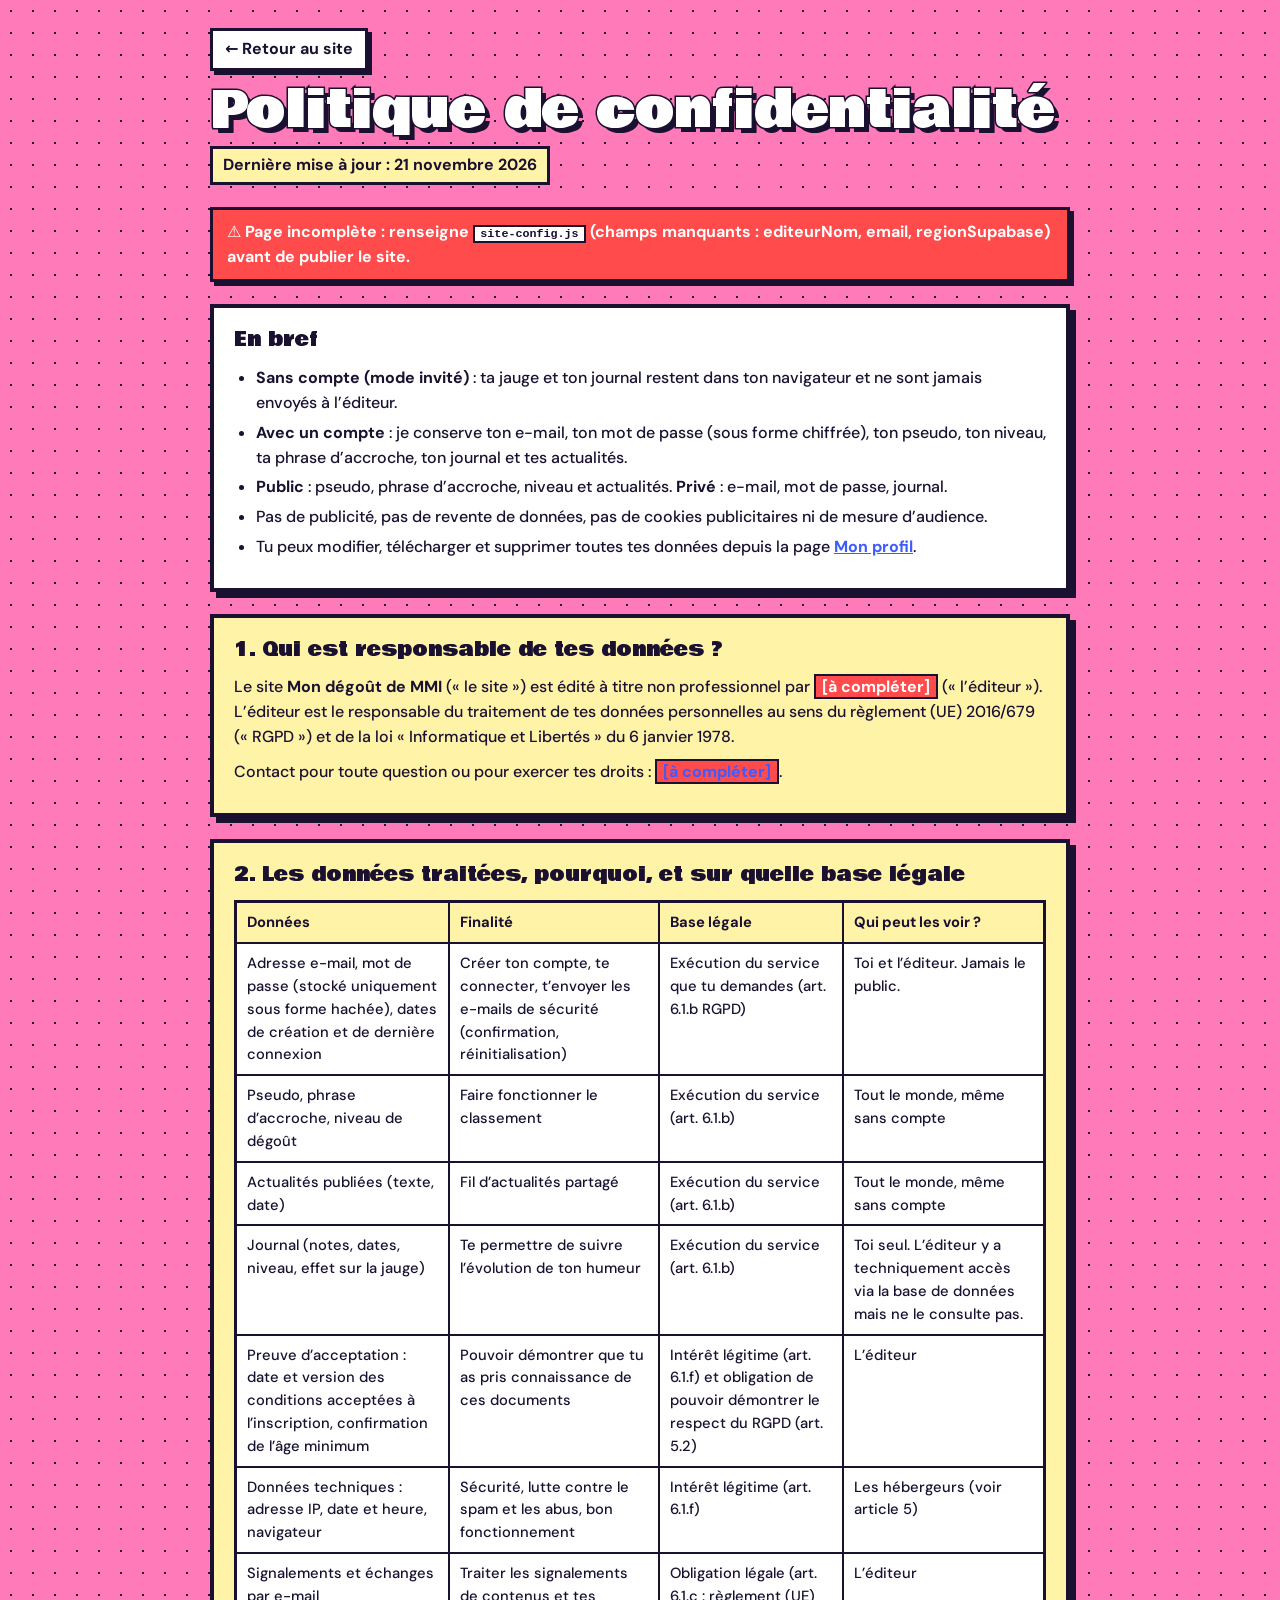
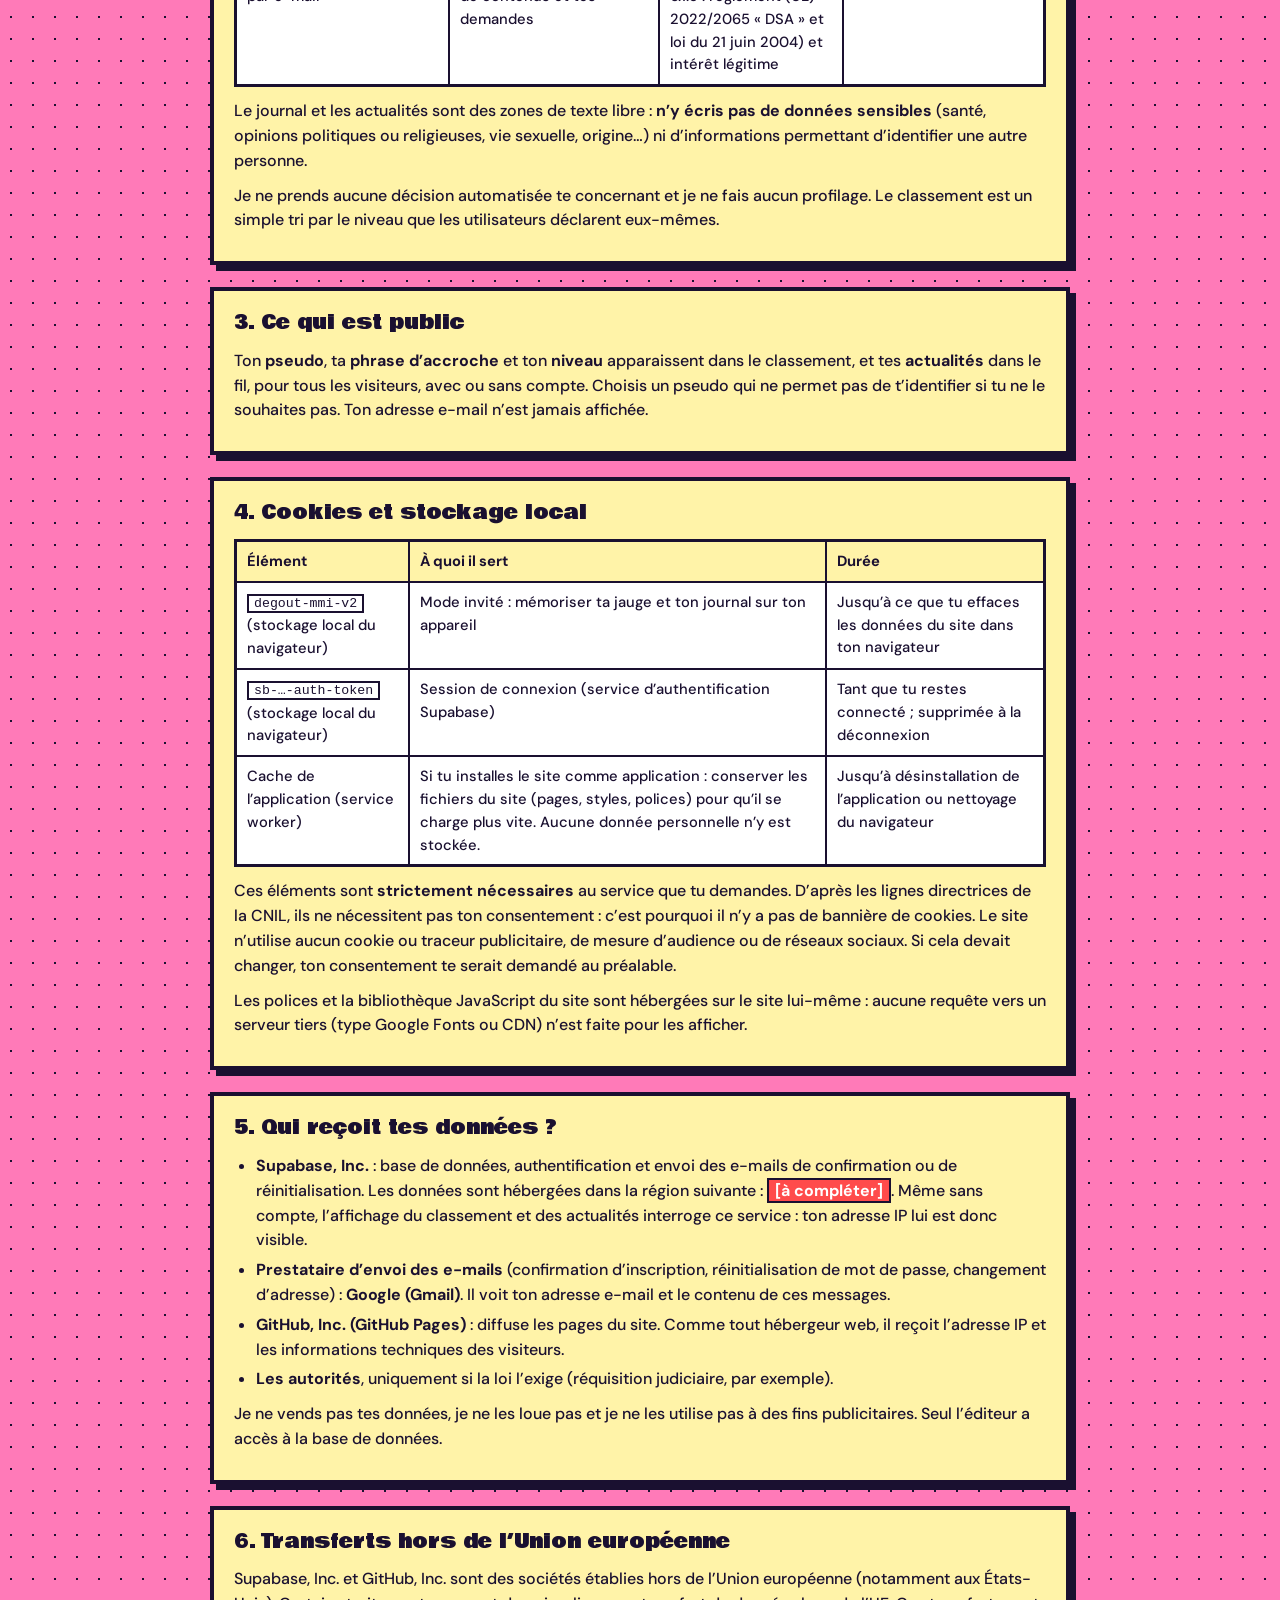
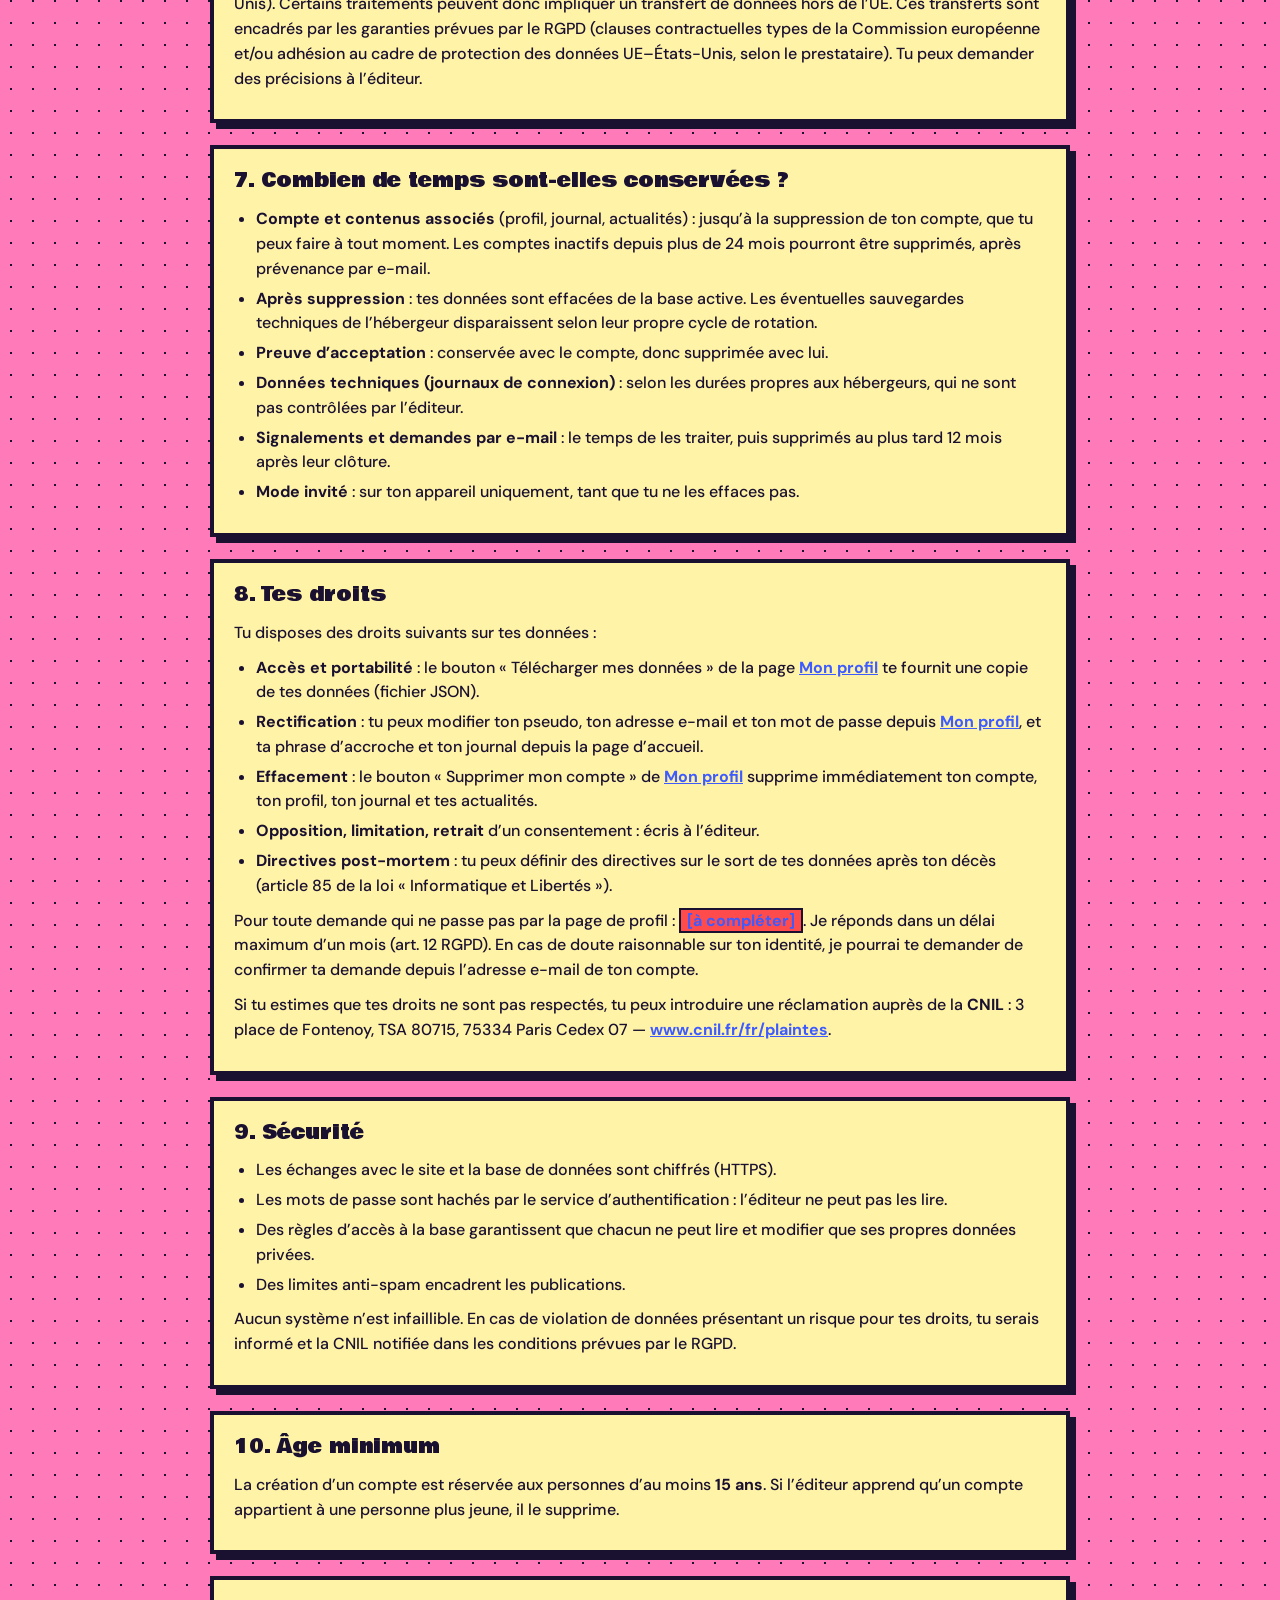
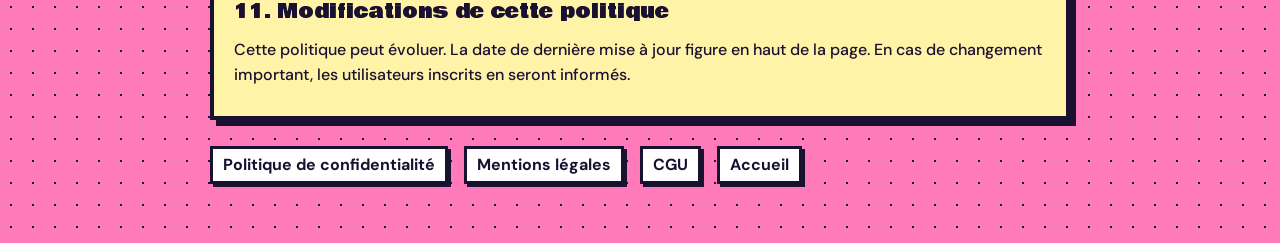
==== confidentialite.html @ dcc36a1b "Add files via upload" ====
<!DOCTYPE html>
<html lang="fr">
<head>
<meta charset="utf-8">
<meta name="viewport" content="width=device-width, initial-scale=1">
<title>Politique de confidentialité — Mon dégoût de MMI</title>
<link rel="stylesheet" href="legal.css">
<script src="site-config.js"></script>
</head>
<body>
<main class="page">
  <a class="back" href="index.html">← Retour au site</a>
  <h1>Politique de confidentialité</h1>
  <p class="meta">Dernière mise à jour : <span data-site="dateMaj"></span></p>
  <div class="todo" data-todo hidden>⚠ Page incomplète : renseigne <code>site-config.js</code> (champs manquants : <span data-missing></span>) avant de publier le site.</div>

  <section class="card summary">
    <h2>En bref</h2>
    <ul>
      <li><strong>Sans compte (mode invité)</strong> : ta jauge et ton journal restent dans ton navigateur et ne sont jamais envoyés à l’éditeur.</li>
      <li><strong>Avec un compte</strong> : je conserve ton e-mail, ton mot de passe (sous forme chiffrée), ton pseudo, ton niveau, ta phrase d’accroche, ton journal et tes actualités.</li>
      <li><strong>Public</strong> : pseudo, phrase d’accroche, niveau et actualités. <strong>Privé</strong> : e-mail, mot de passe, journal.</li>
      <li>Pas de publicité, pas de revente de données, pas de cookies publicitaires ni de mesure d’audience.</li>
      <li>Tu peux modifier, télécharger et supprimer toutes tes données depuis la page <a href="profil.html">Mon profil</a>.</li>
    </ul>
  </section>

  <section class="card">
    <h2>1. Qui est responsable de tes données ?</h2>
    <p>Le site <strong data-site="nomSite"></strong> (« le site ») est édité à titre non professionnel par <strong data-site="editeurNom"></strong> (« l’éditeur »). L’éditeur est le responsable du traitement de tes données personnelles au sens du règlement (UE) 2016/679 (« RGPD ») et de la loi « Informatique et Libertés » du 6 janvier 1978.</p>
    <p>Contact pour toute question ou pour exercer tes droits : <a data-mail data-site="email"></a>.</p>
  </section>

  <section class="card">
    <h2>2. Les données traitées, pourquoi, et sur quelle base légale</h2>
    <div class="tablewrap"><table>
      <thead><tr><th>Données</th><th>Finalité</th><th>Base légale</th><th>Qui peut les voir ?</th></tr></thead>
      <tbody>
        <tr><td>Adresse e-mail, mot de passe (stocké uniquement sous forme hachée), dates de création et de dernière connexion</td><td>Créer ton compte, te connecter, t’envoyer les e-mails de sécurité (confirmation, réinitialisation)</td><td>Exécution du service que tu demandes (art. 6.1.b RGPD)</td><td>Toi et l’éditeur. Jamais le public.</td></tr>
        <tr><td>Pseudo, phrase d’accroche, niveau de dégoût</td><td>Faire fonctionner le classement</td><td>Exécution du service (art. 6.1.b)</td><td>Tout le monde, même sans compte</td></tr>
        <tr><td>Actualités publiées (texte, date)</td><td>Fil d’actualités partagé</td><td>Exécution du service (art. 6.1.b)</td><td>Tout le monde, même sans compte</td></tr>
        <tr><td>Journal (notes, dates, niveau, effet sur la jauge)</td><td>Te permettre de suivre l’évolution de ton humeur</td><td>Exécution du service (art. 6.1.b)</td><td>Toi seul. L’éditeur y a techniquement accès via la base de données mais ne le consulte pas.</td></tr>
        <tr><td>Preuve d’acceptation : date et version des conditions acceptées à l’inscription, confirmation de l’âge minimum</td><td>Pouvoir démontrer que tu as pris connaissance de ces documents</td><td>Intérêt légitime (art. 6.1.f) et obligation de pouvoir démontrer le respect du RGPD (art. 5.2)</td><td>L’éditeur</td></tr>
        <tr><td>Données techniques : adresse IP, date et heure, navigateur</td><td>Sécurité, lutte contre le spam et les abus, bon fonctionnement</td><td>Intérêt légitime (art. 6.1.f)</td><td>Les hébergeurs (voir article 5)</td></tr>
        <tr><td>Signalements et échanges par e-mail</td><td>Traiter les signalements de contenus et tes demandes</td><td>Obligation légale (art. 6.1.c : règlement (UE) 2022/2065 « DSA » et loi du 21 juin 2004) et intérêt légitime</td><td>L’éditeur</td></tr>
      </tbody>
    </table></div>
    <p>Le journal et les actualités sont des zones de texte libre : <strong>n’y écris pas de données sensibles</strong> (santé, opinions politiques ou religieuses, vie sexuelle, origine…) ni d’informations permettant d’identifier une autre personne.</p>
    <p>Je ne prends aucune décision automatisée te concernant et je ne fais aucun profilage. Le classement est un simple tri par le niveau que les utilisateurs déclarent eux-mêmes.</p>
  </section>

  <section class="card">
    <h2>3. Ce qui est public</h2>
    <p>Ton <strong>pseudo</strong>, ta <strong>phrase d’accroche</strong> et ton <strong>niveau</strong> apparaissent dans le classement, et tes <strong>actualités</strong> dans le fil, pour tous les visiteurs, avec ou sans compte. Choisis un pseudo qui ne permet pas de t’identifier si tu ne le souhaites pas. Ton adresse e-mail n’est jamais affichée.</p>
  </section>

  <section class="card">
    <h2>4. Cookies et stockage local</h2>
    <div class="tablewrap"><table>
      <thead><tr><th>Élément</th><th>À quoi il sert</th><th>Durée</th></tr></thead>
      <tbody>
        <tr><td><code>degout-mmi-v2</code> (stockage local du navigateur)</td><td>Mode invité : mémoriser ta jauge et ton journal sur ton appareil</td><td>Jusqu’à ce que tu effaces les données du site dans ton navigateur</td></tr>
        <tr><td><code>sb-…-auth-token</code> (stockage local du navigateur)</td><td>Session de connexion (service d’authentification Supabase)</td><td>Tant que tu restes connecté ; supprimée à la déconnexion</td></tr>
        <tr><td>Cache de l’application (service worker)</td><td>Si tu installes le site comme application : conserver les fichiers du site (pages, styles, polices) pour qu’il se charge plus vite. Aucune donnée personnelle n’y est stockée.</td><td>Jusqu’à désinstallation de l’application ou nettoyage du navigateur</td></tr>
      </tbody>
    </table></div>
    <p>Ces éléments sont <strong>strictement nécessaires</strong> au service que tu demandes. D’après les lignes directrices de la CNIL, ils ne nécessitent pas ton consentement : c’est pourquoi il n’y a pas de bannière de cookies. Le site n’utilise aucun cookie ou traceur publicitaire, de mesure d’audience ou de réseaux sociaux. Si cela devait changer, ton consentement te serait demandé au préalable.</p>
    <p>Les polices et la bibliothèque JavaScript du site sont hébergées sur le site lui-même : aucune requête vers un serveur tiers (type Google Fonts ou CDN) n’est faite pour les afficher.</p>
  </section>

  <section class="card">
    <h2>5. Qui reçoit tes données ?</h2>
    <ul>
      <li><strong>Supabase, Inc.</strong> : base de données, authentification et envoi des e-mails de confirmation ou de réinitialisation. Les données sont hébergées dans la région suivante : <strong data-site="regionSupabase"></strong>. Même sans compte, l’affichage du classement et des actualités interroge ce service : ton adresse IP lui est donc visible.</li>
      <li><strong>Prestataire d’envoi des e-mails</strong> (confirmation d’inscription, réinitialisation de mot de passe, changement d’adresse) : <strong data-site="emailPrestataire"></strong>. Il voit ton adresse e-mail et le contenu de ces messages.</li>
      <li><strong>GitHub, Inc. (GitHub Pages)</strong> : diffuse les pages du site. Comme tout hébergeur web, il reçoit l’adresse IP et les informations techniques des visiteurs.</li>
      <li><strong>Les autorités</strong>, uniquement si la loi l’exige (réquisition judiciaire, par exemple).</li>
    </ul>
    <p>Je ne vends pas tes données, je ne les loue pas et je ne les utilise pas à des fins publicitaires. Seul l’éditeur a accès à la base de données.</p>
  </section>

  <section class="card">
    <h2>6. Transferts hors de l’Union européenne</h2>
    <p>Supabase, Inc. et GitHub, Inc. sont des sociétés établies hors de l’Union européenne (notamment aux États-Unis). Certains traitements peuvent donc impliquer un transfert de données hors de l’UE. Ces transferts sont encadrés par les garanties prévues par le RGPD (clauses contractuelles types de la Commission européenne et/ou adhésion au cadre de protection des données UE–États-Unis, selon le prestataire). Tu peux demander des précisions à l’éditeur.</p>
  </section>

  <section class="card">
    <h2>7. Combien de temps sont-elles conservées ?</h2>
    <ul>
      <li><strong>Compte et contenus associés</strong> (profil, journal, actualités) : jusqu’à la suppression de ton compte, que tu peux faire à tout moment. Les comptes inactifs depuis plus de 24 mois pourront être supprimés, après prévenance par e-mail.</li>
      <li><strong>Après suppression</strong> : tes données sont effacées de la base active. Les éventuelles sauvegardes techniques de l’hébergeur disparaissent selon leur propre cycle de rotation.</li>
      <li><strong>Preuve d’acceptation</strong> : conservée avec le compte, donc supprimée avec lui.</li>
      <li><strong>Données techniques (journaux de connexion)</strong> : selon les durées propres aux hébergeurs, qui ne sont pas contrôlées par l’éditeur.</li>
      <li><strong>Signalements et demandes par e-mail</strong> : le temps de les traiter, puis supprimés au plus tard 12 mois après leur clôture.</li>
      <li><strong>Mode invité</strong> : sur ton appareil uniquement, tant que tu ne les effaces pas.</li>
    </ul>
  </section>

  <section class="card">
    <h2>8. Tes droits</h2>
    <p>Tu disposes des droits suivants sur tes données :</p>
    <ul>
      <li><strong>Accès et portabilité</strong> : le bouton « Télécharger mes données » de la page <a href="profil.html">Mon profil</a> te fournit une copie de tes données (fichier JSON).</li>
      <li><strong>Rectification</strong> : tu peux modifier ton pseudo, ton adresse e-mail et ton mot de passe depuis <a href="profil.html">Mon profil</a>, et ta phrase d’accroche et ton journal depuis la page d’accueil.</li>
      <li><strong>Effacement</strong> : le bouton « Supprimer mon compte » de <a href="profil.html">Mon profil</a> supprime immédiatement ton compte, ton profil, ton journal et tes actualités.</li>
      <li><strong>Opposition, limitation, retrait</strong> d’un consentement : écris à l’éditeur.</li>
      <li><strong>Directives post-mortem</strong> : tu peux définir des directives sur le sort de tes données après ton décès (article 85 de la loi « Informatique et Libertés »).</li>
    </ul>
    <p>Pour toute demande qui ne passe pas par la page de profil : <a data-mail data-site="email"></a>. Je réponds dans un délai maximum d’un mois (art. 12 RGPD). En cas de doute raisonnable sur ton identité, je pourrai te demander de confirmer ta demande depuis l’adresse e-mail de ton compte.</p>
    <p>Si tu estimes que tes droits ne sont pas respectés, tu peux introduire une réclamation auprès de la <strong>CNIL</strong> : 3 place de Fontenoy, TSA 80715, 75334 Paris Cedex 07 — <a href="https://www.cnil.fr/fr/plaintes" rel="noopener noreferrer" target="_blank">www.cnil.fr/fr/plaintes</a>.</p>
  </section>

  <section class="card">
    <h2>9. Sécurité</h2>
    <ul>
      <li>Les échanges avec le site et la base de données sont chiffrés (HTTPS).</li>
      <li>Les mots de passe sont hachés par le service d’authentification : l’éditeur ne peut pas les lire.</li>
      <li>Des règles d’accès à la base garantissent que chacun ne peut lire et modifier que ses propres données privées.</li>
      <li>Des limites anti-spam encadrent les publications.</li>
    </ul>
    <p>Aucun système n’est infaillible. En cas de violation de données présentant un risque pour tes droits, tu serais informé et la CNIL notifiée dans les conditions prévues par le RGPD.</p>
  </section>

  <section class="card">
    <h2>10. Âge minimum</h2>
    <p>La création d’un compte est réservée aux personnes d’au moins <strong>15 ans</strong>. Si l’éditeur apprend qu’un compte appartient à une personne plus jeune, il le supprime.</p>
  </section>

  <section class="card">
    <h2>11. Modifications de cette politique</h2>
    <p>Cette politique peut évoluer. La date de dernière mise à jour figure en haut de la page. En cas de changement important, les utilisateurs inscrits en seront informés.</p>
  </section>

  <nav class="legal-nav" aria-label="Documents légaux">
    <a href="confidentialite.html">Politique de confidentialité</a>
    <a href="mentions-legales.html">Mentions légales</a>
    <a href="cgu.html">CGU</a>
    <a href="index.html">Accueil</a>
  </nav>
</main>
</body>
</html>
---- legal.css ----
/* Polices hébergées sur le site (aucune requête vers un serveur tiers) */
@font-face{font-family:"Bowlby One";font-style:normal;font-weight:400;font-display:swap;src:url(fonts/bowlby-one-latin-400-normal.woff2) format("woff2")}
@font-face{font-family:"DM Sans";font-style:normal;font-weight:500;font-display:swap;src:url(fonts/dm-sans-latin-500-normal.woff2) format("woff2")}
@font-face{font-family:"DM Sans";font-style:normal;font-weight:700;font-display:swap;src:url(fonts/dm-sans-latin-700-normal.woff2) format("woff2")}

:root{
  --bg:#ff7ab8; --paper:#fff3a8; --ink:#1a1030; --slime:#8dff2e; --slime-dark:#4fc400;
  --blue:#3d5bff; --white:#fff; --red:#ff4b4b; --shadow:6px 6px 0 var(--ink);
}
*{box-sizing:border-box}
html,body{margin:0}
body{
  background:var(--bg);
  background-image:radial-gradient(var(--ink) 1.2px, transparent 1.4px);
  background-size:22px 22px;
  color:var(--ink);
  font-family:"DM Sans",system-ui,sans-serif;
  font-weight:500;line-height:1.55;min-height:100vh;padding:28px 16px 60px;
}
[hidden]{display:none!important}
.page{max-width:860px;margin:0 auto}
h1{
  font-family:"Bowlby One",Impact,sans-serif;font-weight:400;
  font-size:clamp(1.9rem,6vw,3.2rem);line-height:1;margin:14px 0 10px;
  color:var(--white);-webkit-text-stroke:3px var(--ink);paint-order:stroke fill;
  text-shadow:5px 5px 0 var(--ink);
}
.back{
  display:inline-block;background:var(--white);border:3px solid var(--ink);box-shadow:4px 4px 0 var(--ink);
  padding:6px 12px;font-weight:700;color:var(--ink);text-decoration:none;
}
.back:hover{transform:translate(-1px,-1px);box-shadow:5px 5px 0 var(--ink)}
.meta{display:inline-block;background:var(--paper);border:3px solid var(--ink);padding:4px 10px;margin:0 0 22px;font-weight:700}

.card{background:var(--paper);border:4px solid var(--ink);box-shadow:var(--shadow);padding:18px 20px;margin:0 0 22px}
.card h2{font-family:"Bowlby One",Impact,sans-serif;font-weight:400;font-size:1.2rem;margin:0 0 10px}
.card h3{font-size:1.02rem;margin:16px 0 6px}
.card p{margin:0 0 10px}
.card ul,.card ol{margin:0 0 10px;padding-left:22px}
.card li{margin:0 0 5px}
.card a{color:var(--blue);font-weight:700}
.card.summary{background:var(--white)}
code{background:var(--white);border:2px solid var(--ink);padding:0 5px;font-size:.9em}

.todo{background:var(--red);color:var(--white);border:3px solid var(--ink);box-shadow:4px 4px 0 var(--ink);padding:10px 14px;margin:0 0 22px;font-weight:700}
.todo code{color:var(--ink)}
.todo-inline{background:var(--red);color:var(--white);padding:0 6px;border:2px solid var(--ink)}
.notice{background:var(--white);border:3px solid var(--ink);box-shadow:4px 4px 0 var(--ink);padding:10px 14px;margin:0 0 22px;font-weight:700}
.notice.ok{background:var(--slime)}
.notice.err{background:var(--red);color:var(--white)}

.tablewrap{overflow-x:auto;margin:0 0 12px}
table{border-collapse:collapse;width:100%;background:var(--white);border:3px solid var(--ink)}
th,td{border:2px solid var(--ink);padding:8px 10px;text-align:left;vertical-align:top;font-size:.92rem}
th{background:var(--paper)}

button,.btn{
  font:inherit;font-weight:700;color:var(--ink);cursor:pointer;background:var(--white);
  border:3px solid var(--ink);padding:10px 14px;box-shadow:4px 4px 0 var(--ink);
  transition:transform .08s, box-shadow .08s;display:inline-block;text-decoration:none;
}
button:hover,.btn:hover{transform:translate(-1px,-1px);box-shadow:5px 5px 0 var(--ink)}
button:active,.btn:active{transform:translate(4px,4px);box-shadow:0 0 0 var(--ink)}
button:focus-visible,.btn:focus-visible,input:focus-visible,a:focus-visible{outline:4px solid var(--blue);outline-offset:3px}
button:disabled{opacity:.5;cursor:not-allowed}
.primary{background:var(--blue);color:var(--white)}
.up{background:var(--slime)}
.danger{background:var(--red);color:var(--white)}

input[type=text],input[type=email],input[type=password]{
  width:100%;font:inherit;font-weight:500;color:var(--ink);background:var(--white);
  border:3px solid var(--ink);padding:9px 10px;
}
label{display:block;font-weight:700;margin:0 0 6px}
.field{margin:0 0 14px}
.count{font-size:.85rem;text-align:right;margin-top:4px}
.msg{min-height:1.4em;font-weight:700;margin:10px 0 0}
.msg.ok{color:#14690f}
.msg.err{color:#b00020}
.hint{font-size:.88rem;opacity:.85}
.zone-danger{border:4px dashed var(--red);background:var(--white);padding:14px;margin-top:16px}
.row{display:flex;flex-wrap:wrap;gap:10px}

.legal-nav{display:flex;flex-wrap:wrap;gap:10px 16px;margin-top:26px;font-weight:700}
.legal-nav a{color:var(--ink);background:var(--white);border:3px solid var(--ink);padding:4px 10px;text-decoration:none;box-shadow:3px 3px 0 var(--ink)}

@media (prefers-reduced-motion:reduce){*,*::before,*::after{animation:none!important;transition:none!important}}
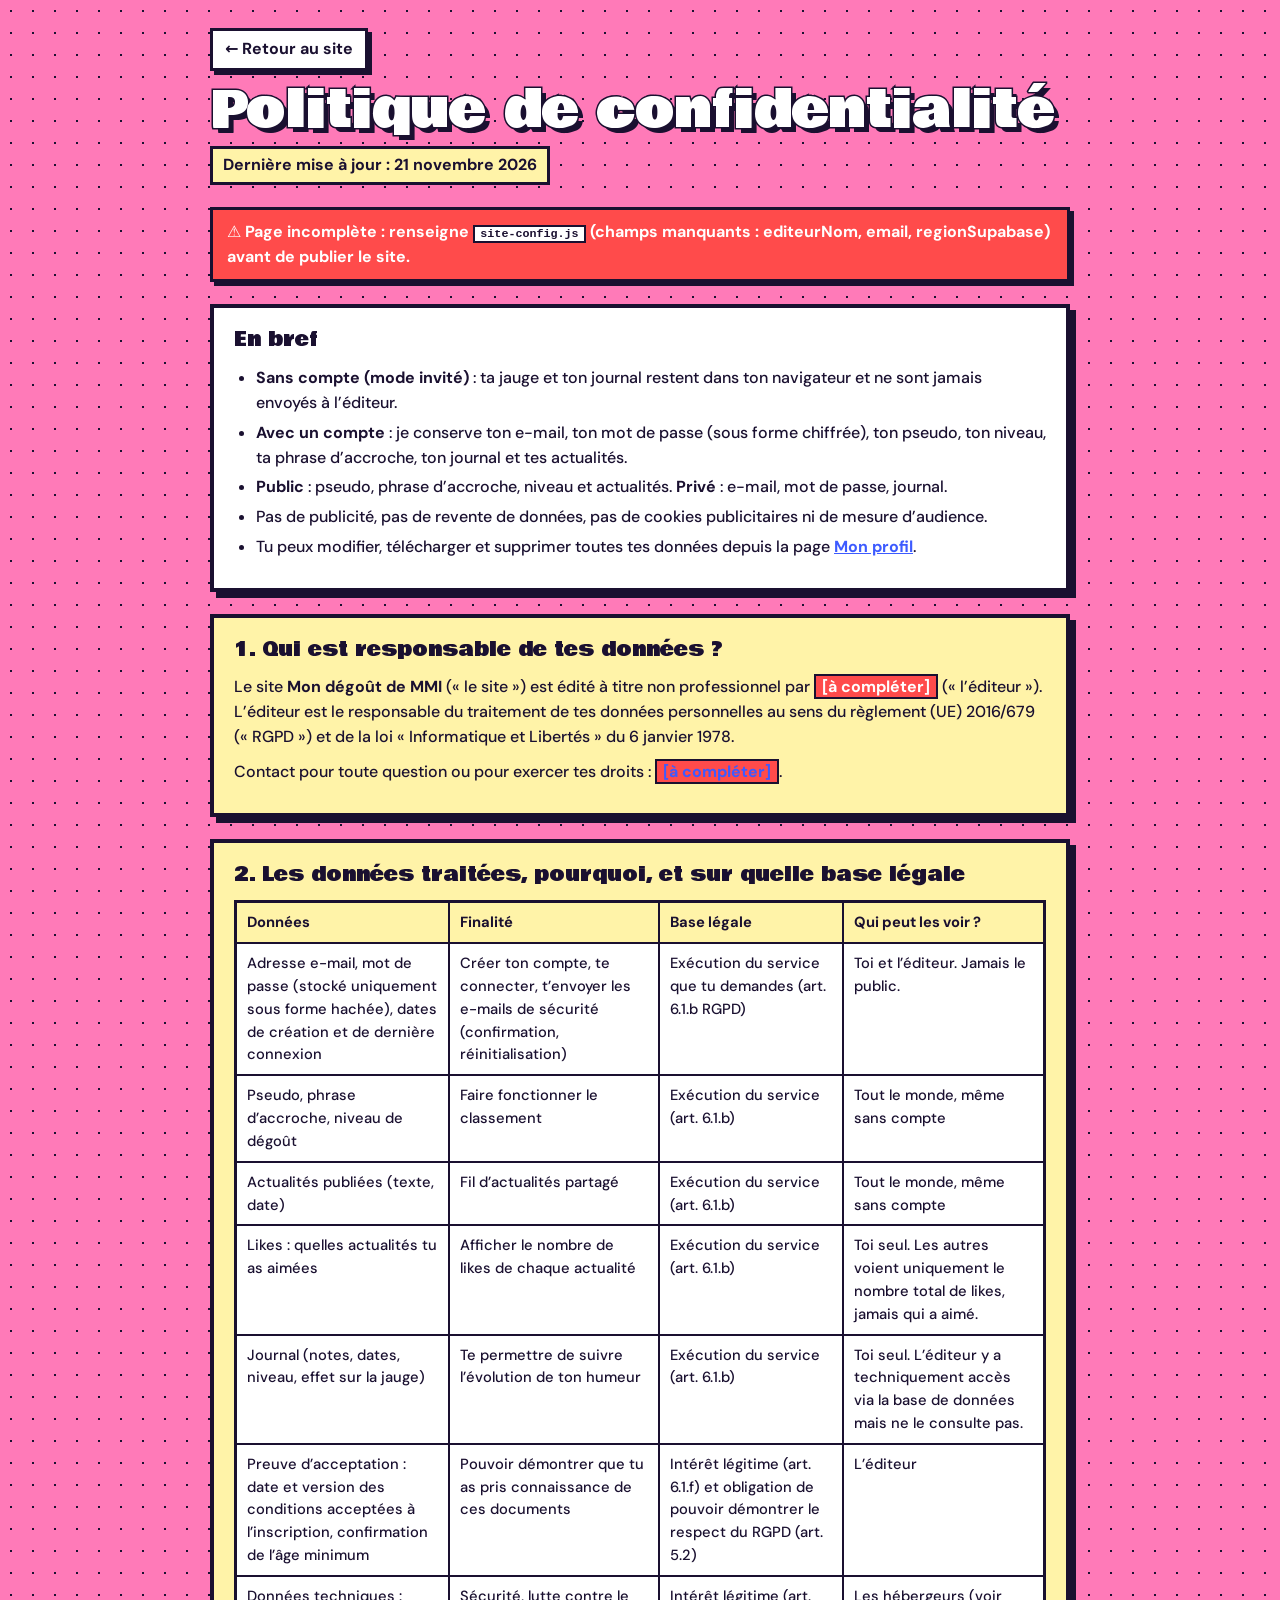
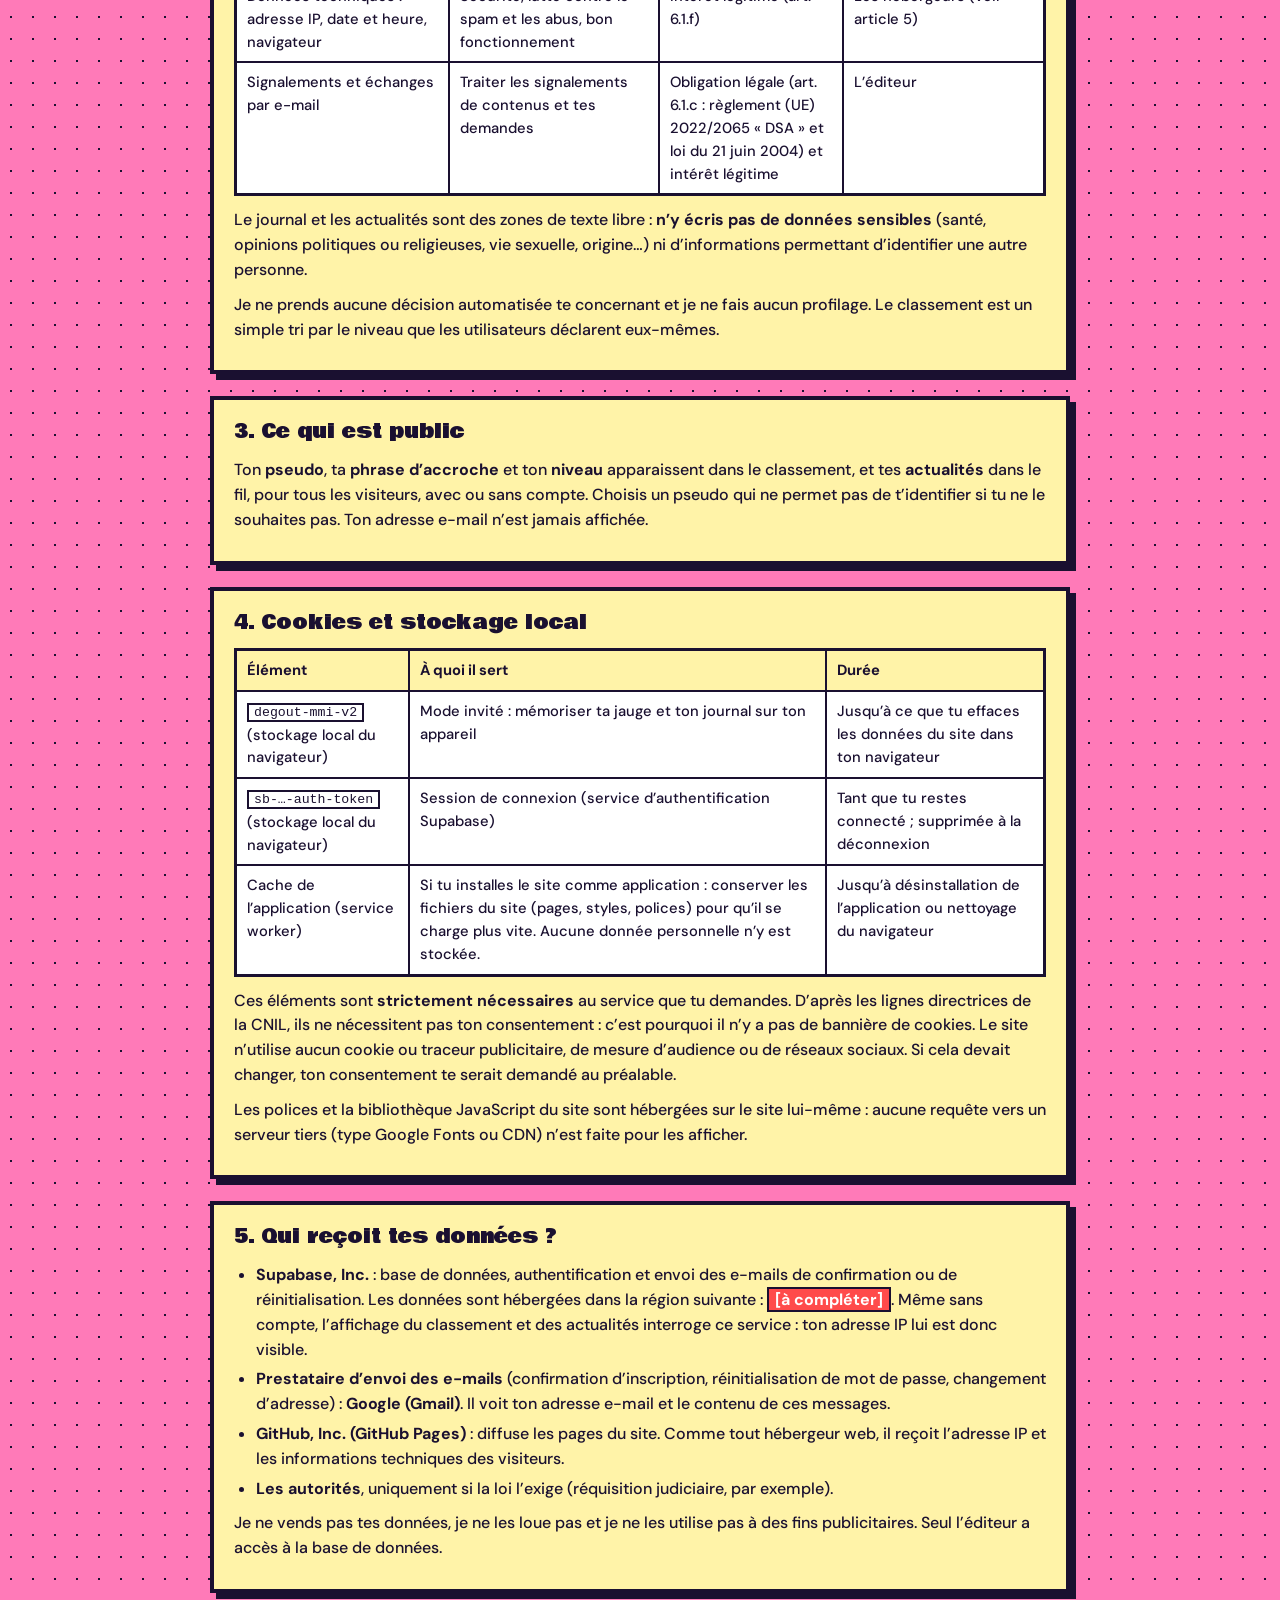
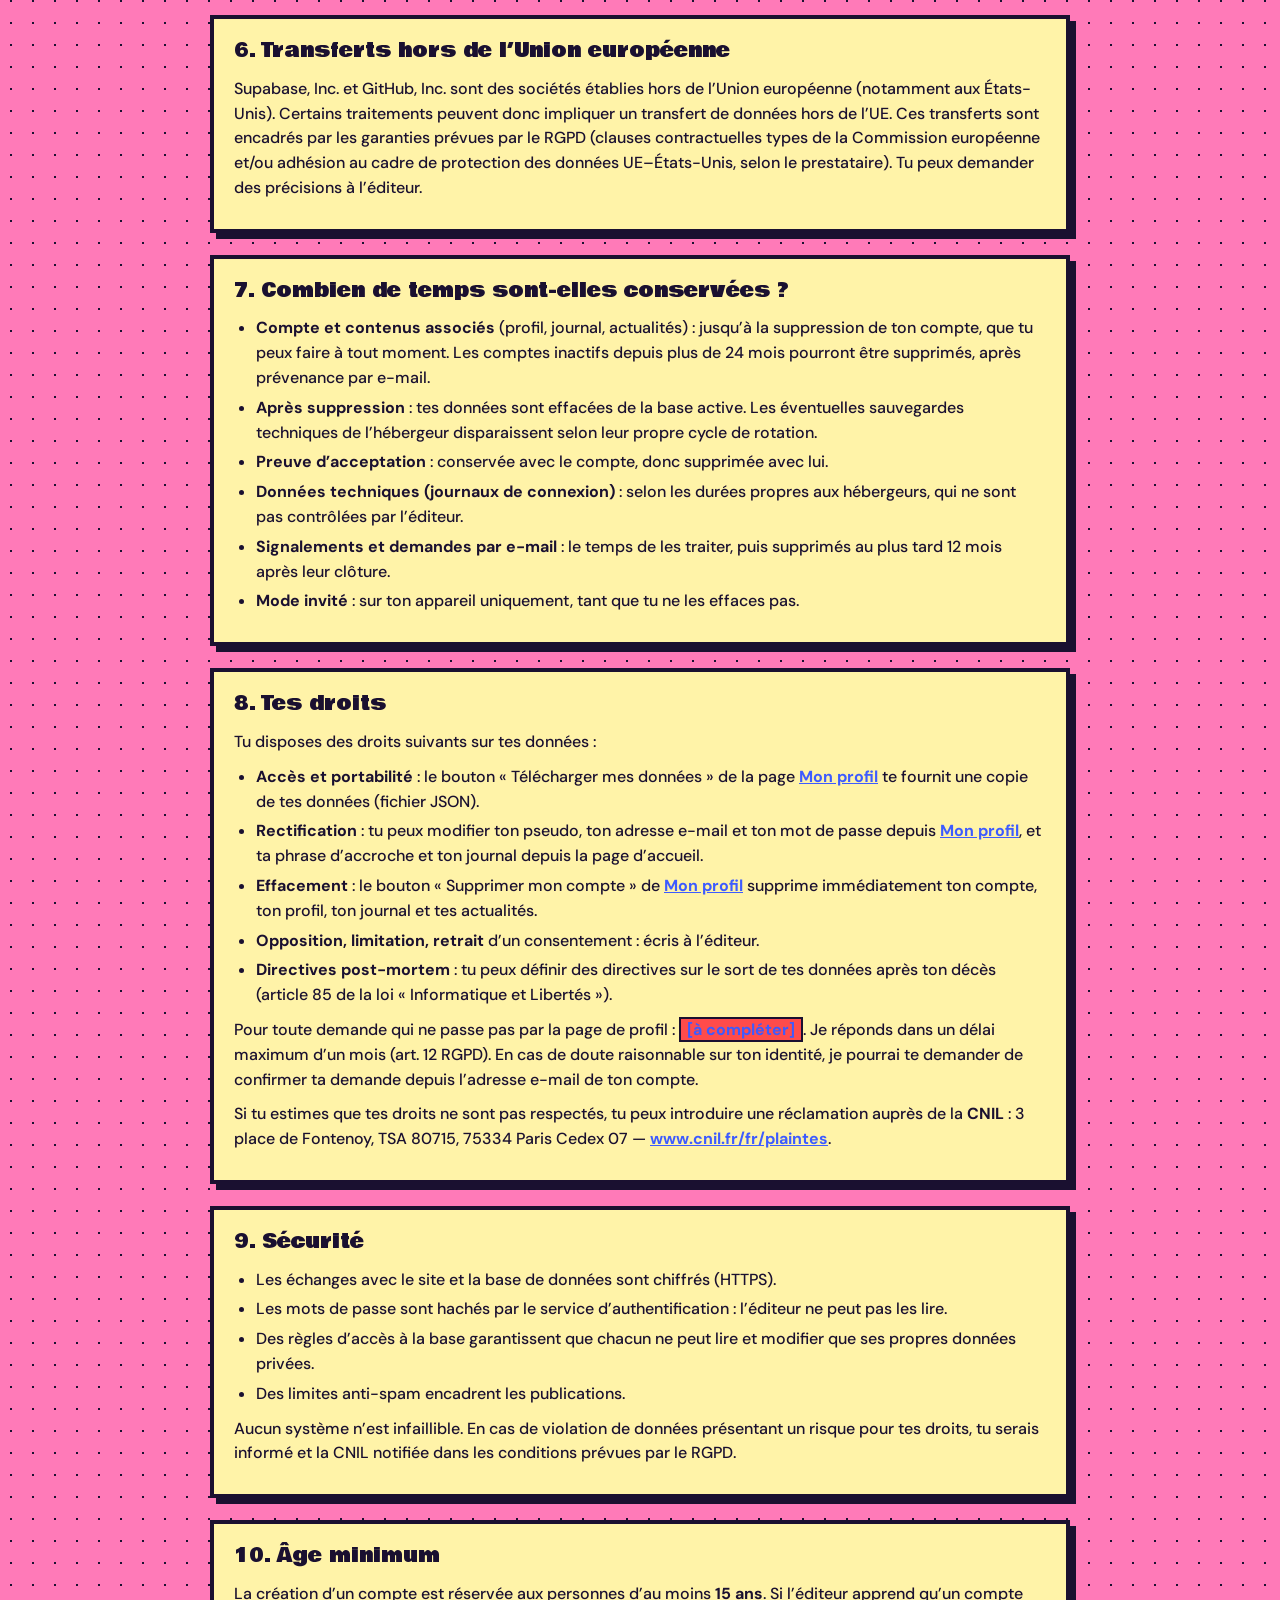
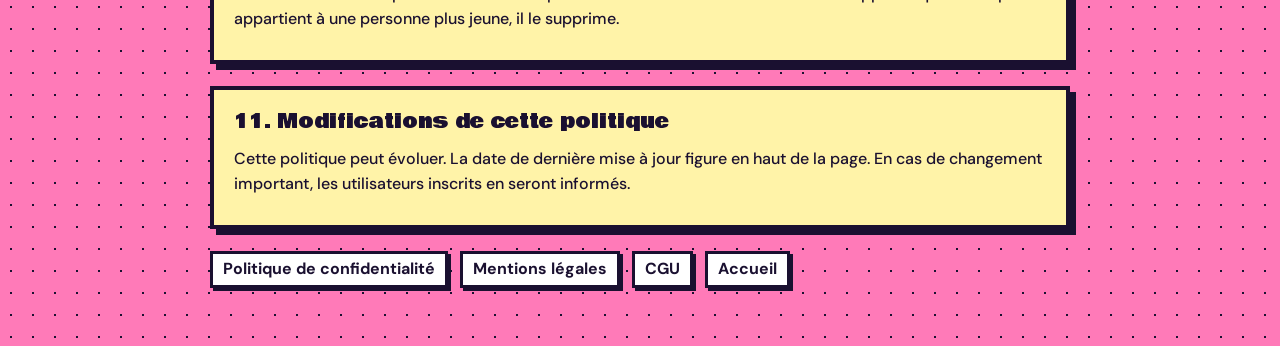
==== commit 94bd09c0: "Add likes data handling to privacy policy" ====
--- a/confidentialite.html
+++ b/confidentialite.html
@@ -39,6 +39,7 @@
         <tr><td>Adresse e-mail, mot de passe (stocké uniquement sous forme hachée), dates de création et de dernière connexion</td><td>Créer ton compte, te connecter, t’envoyer les e-mails de sécurité (confirmation, réinitialisation)</td><td>Exécution du service que tu demandes (art. 6.1.b RGPD)</td><td>Toi et l’éditeur. Jamais le public.</td></tr>
         <tr><td>Pseudo, phrase d’accroche, niveau de dégoût</td><td>Faire fonctionner le classement</td><td>Exécution du service (art. 6.1.b)</td><td>Tout le monde, même sans compte</td></tr>
         <tr><td>Actualités publiées (texte, date)</td><td>Fil d’actualités partagé</td><td>Exécution du service (art. 6.1.b)</td><td>Tout le monde, même sans compte</td></tr>
+        <tr><td>Likes : quelles actualités tu as aimées</td><td>Afficher le nombre de likes de chaque actualité</td><td>Exécution du service (art. 6.1.b)</td><td>Toi seul. Les autres voient uniquement le nombre total de likes, jamais qui a aimé.</td></tr>
         <tr><td>Journal (notes, dates, niveau, effet sur la jauge)</td><td>Te permettre de suivre l’évolution de ton humeur</td><td>Exécution du service (art. 6.1.b)</td><td>Toi seul. L’éditeur y a techniquement accès via la base de données mais ne le consulte pas.</td></tr>
         <tr><td>Preuve d’acceptation : date et version des conditions acceptées à l’inscription, confirmation de l’âge minimum</td><td>Pouvoir démontrer que tu as pris connaissance de ces documents</td><td>Intérêt légitime (art. 6.1.f) et obligation de pouvoir démontrer le respect du RGPD (art. 5.2)</td><td>L’éditeur</td></tr>
         <tr><td>Données techniques : adresse IP, date et heure, navigateur</td><td>Sécurité, lutte contre le spam et les abus, bon fonctionnement</td><td>Intérêt légitime (art. 6.1.f)</td><td>Les hébergeurs (voir article 5)</td></tr>
--- a/legal.css
+++ b/legal.css
@@ -81,7 +81,7 @@
 .zone-danger{border:4px dashed var(--red);background:var(--white);padding:14px;margin-top:16px}
 .row{display:flex;flex-wrap:wrap;gap:10px}
 
-.legal-nav{display:flex;flex-wrap:wrap;gap:10px 16px;margin-top:26px;font-weight:700}
-.legal-nav a{color:var(--ink);background:var(--white);border:3px solid var(--ink);padding:4px 10px;text-decoration:none;box-shadow:3px 3px 0 var(--ink)}
+.legal-nav{display:flex;flex-wrap:wrap;gap:8px 12px;margin-top:14px;font-weight:700}
+.legal-nav a{color:var(--ink);background:var(--white);border:3px solid var(--ink);padding:3px 10px;text-decoration:none;box-shadow:3px 3px 0 var(--ink)}
 
 @media (prefers-reduced-motion:reduce){*,*::before,*::after{animation:none!important;transition:none!important}}
